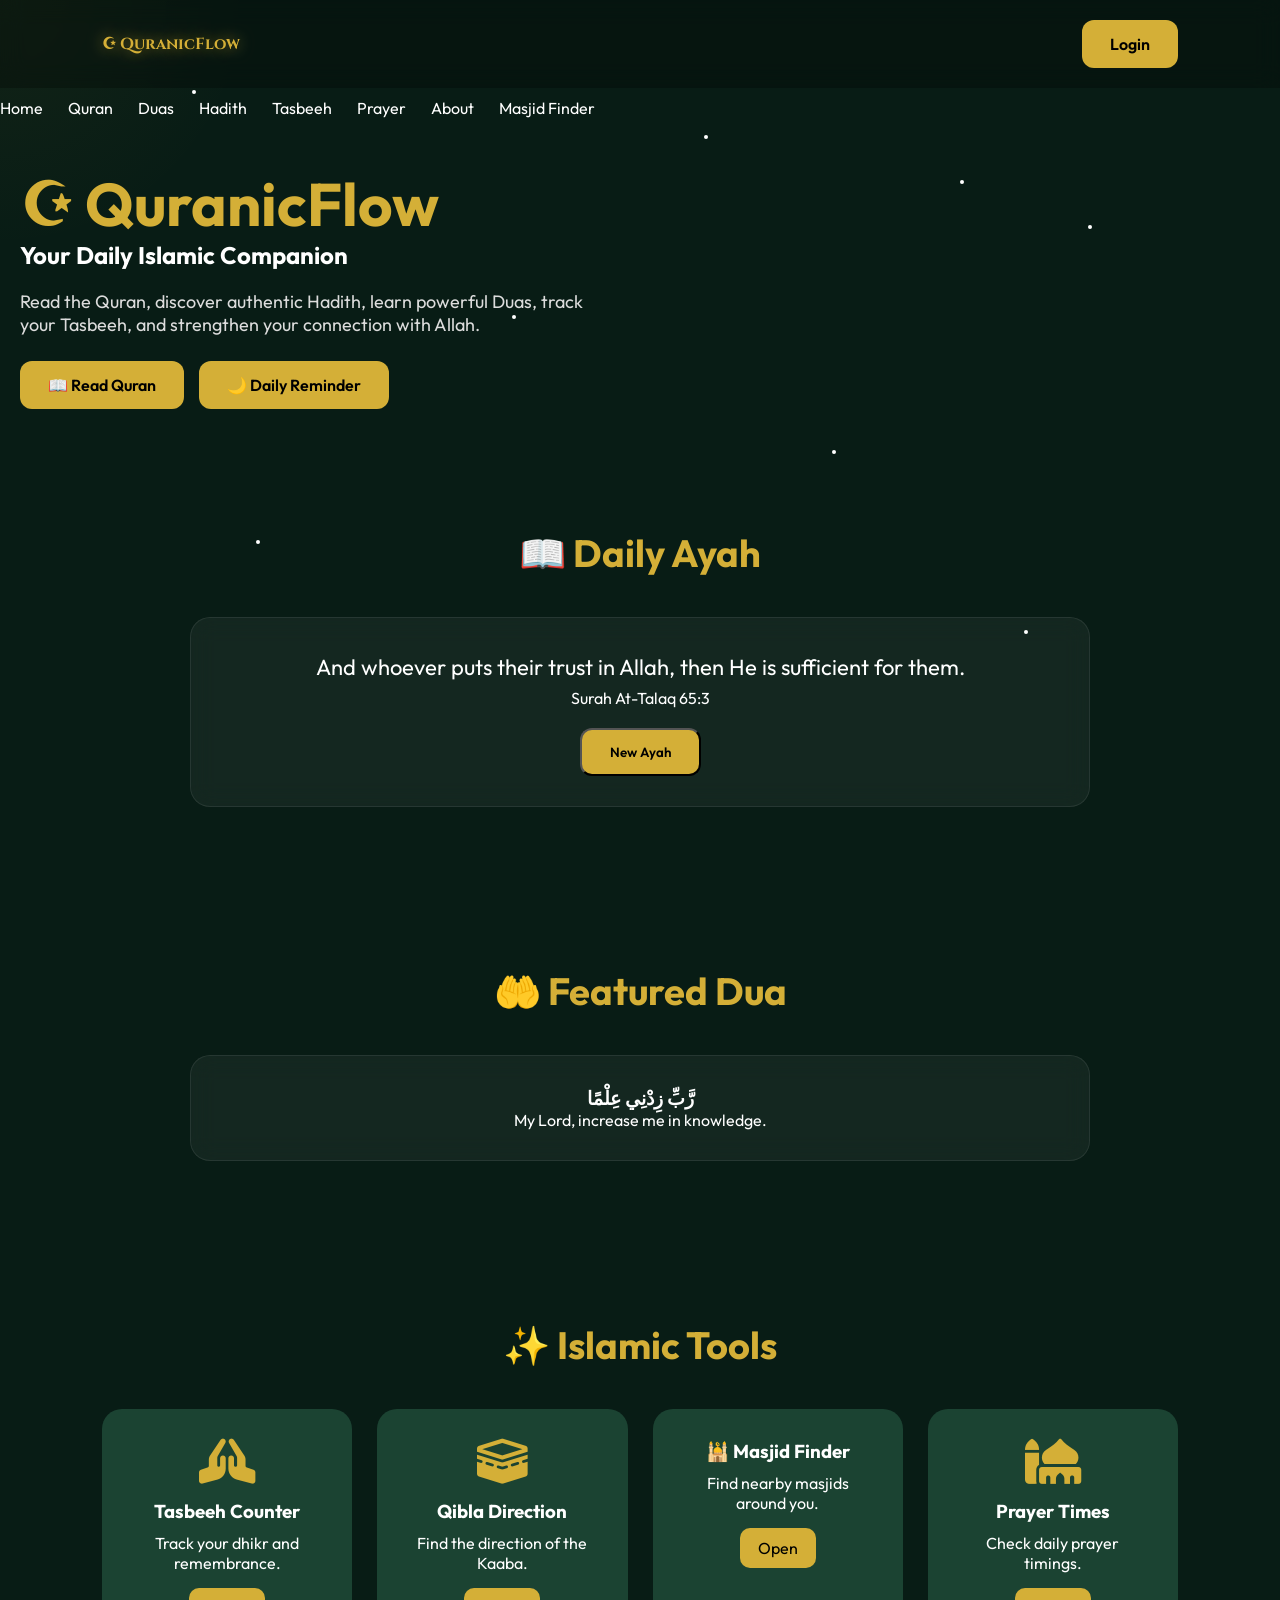
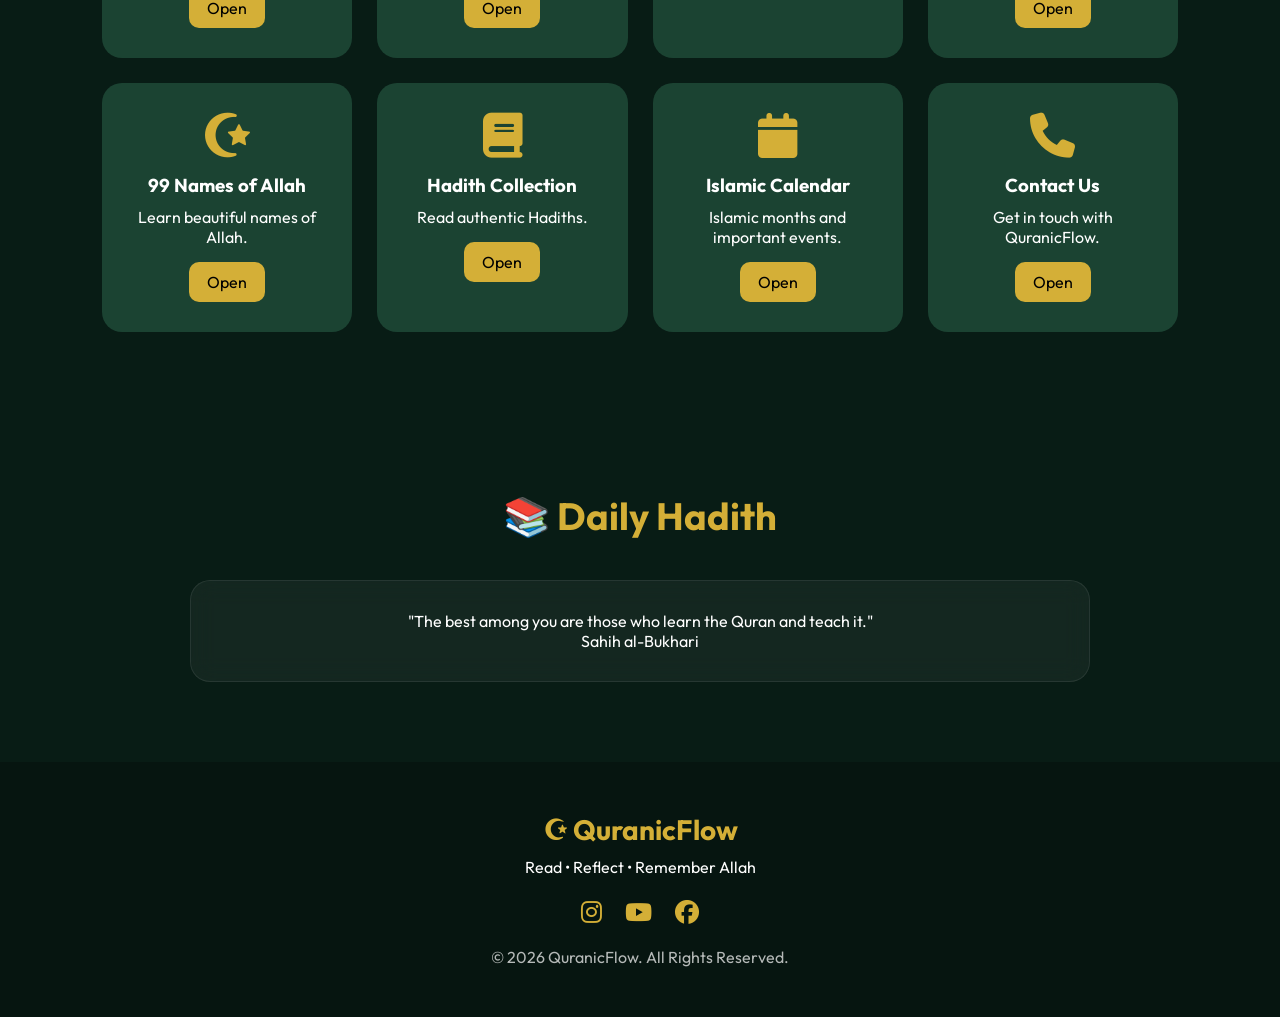
==== index.html @ dc80b3fc "Update index.html" ====
<!DOCTYPE html>
<html lang="en">
<head>
<link rel="manifest" href="manifest.json">
<meta name="theme-color" content="#D4AF37">
<meta charset="UTF-8">
<meta name="viewport" content="width=device-width, initial-scale=1.0">
<title>QuranicFlow | Read • Reflect • Remember Allah</title>

<link rel="stylesheet" href="style.css">

<link href="https://fonts.googleapis.com/css2?family=Poppins:wght@300;400;500;600;700&display=swap" rel="stylesheet">
<link href="https://fonts.googleapis.com/css2?family=Cinzel:wght@600;700&display=swap" rel="stylesheet">

<link href="https://fonts.googleapis.com/css2?family=Outfit:wght@300;400;500;600;700&display=swap" rel="stylesheet">
<link rel="stylesheet"
href="https://cdnjs.cloudflare.com/ajax/libs/font-awesome/6.5.1/css/all.min.css">

</head>
<body>



<div class="stars">
  <span></span>
  <span></span>
  <span></span>
  <span></span>
  <span></span>
  <span></span>
  <span></span>
  <span></span>
</div>

<!-- Navbar -->
<div class="navbar">
    <div class="logo">☪ QuranicFlow</div>

    <div class="nav-buttons">
        <a href="login.html" class="btn">Login</a>
    </div>
</div>

<ul class="nav-links" id="nav-links">
<li><a href="#">Home</a></li>
<li><a href="quran.html">Quran</a></li>
<li><a href="duas.html">Duas</a></li>
<li><a href="hadith.html">Hadith</a></li>
<li><a href="tasbeeh.html">Tasbeeh</a></li>
<li><a href="prayer.html">Prayer</a></li>
<li><a href="about.html">About</a></li>
<li><a href="masjid.html">Masjid Finder</a></li>
</ul>

</nav>
</header>

<!-- Hero -->

<section class="hero">

<div class="hero-content">

<h1>☪ QuranicFlow</h1>

<h2>Your Daily Islamic Companion</h2>

<p>
Read the Quran, discover authentic Hadith,
learn powerful Duas, track your Tasbeeh,
and strengthen your connection with Allah.
</p>

<div class="hero-buttons">

<a href="quran.html" class="btn">
📖 Read Quran
</a>

<a href="reminder.html" class="btn">
🌙 Daily Reminder
</a>

</div>

</section>

<!-- Daily Ayah -->

<section class="section">

<h2 class="section-title">
📖 Daily Ayah
</h2>

<div class="card">

<p class="ayah" id="ayahText"></p>

<span id="ayahRef"></span>

<br><br>

<button onclick="newAyah()" class="btn">
New Ayah
</button>

</div>

</section>

<!-- Featured Dua -->

<section class="section">

<h2 class="section-title">
🤲 Featured Dua
</h2>

<div class="card">

<h3>
رَّبِّ زِدْنِي عِلْمًا
</h3>

<p>
My Lord, increase me in knowledge.
</p>

</div>

</section>

<!-- Islamic Tools -->

<section class="section">

<h2 class="section-title">
✨ Islamic Tools
</h2>

<div class="tools-grid">

<div class="tool-card">
<i class="fas fa-praying-hands"></i>

<h3>Tasbeeh Counter</h3>

<p>
Track your dhikr and remembrance.
</p>

<a href="tasbeeh.html">
Open
</a>

</div>
<div class="tool-card">

<i class="fas fa-kaaba"></i>

<h3>Qibla Direction</h3>

<p>
Find the direction of the Kaaba.
</p>

<a href="qibla.html">
Open
</a>

</div>
<div class="tool-card">

<h3>🕌 Masjid Finder</h3>

<p>
Find nearby masjids around you.
</p>

<a href="masjid.html">
Open
</a>

</div>

<div class="tool-card">

<i class="fas fa-mosque"></i>

<h3>Prayer Times</h3>

<p>
Check daily prayer timings.
</p>

<a href="prayer.html">
Open
</a>

</div>

<div class="tool-card">

<i class="fas fa-star-and-crescent"></i>

<h3>99 Names of Allah</h3>

<p>
Learn beautiful names of Allah.
</p>

<a href="names.html">
Open
</a>

</div>
<div class="tool-card">

<i class="fas fa-book"></i>

<h3>Hadith Collection</h3>

<p>
Read authentic Hadiths.
</p>

<a href="hadith.html">
Open
</a>

</div>
<div class="tool-card">

<i class="fas fa-calendar"></i>

<h3>Islamic Calendar</h3>

<p>
Islamic months and important events.
</p>

<a href="calendar.html">
Open
</a>

</div>

<div class="tool-card">

<i class="fas fa-phone"></i>

<h3>Contact Us</h3>

<p>
Get in touch with QuranicFlow.
</p>

<a href="contact.html">
Open
</a>

</div>
</div>

</section>

<!-- Hadith -->

<section class="section">

<h2 class="section-title">
📚 Daily Hadith
</h2>

<div class="card">

<p>

"The best among you are those who
learn the Quran and teach it."

</p>

<span>
Sahih al-Bukhari
</span>

</div>

</section>

<!-- Footer -->

<footer>

<h3>☪ QuranicFlow</h3>

<p>
Read • Reflect • Remember Allah
</p>

<div class="socials">

<a href="#"><i class="fab fa-instagram"></i></a>

<a href="#"><i class="fab fa-youtube"></i></a>

<a href="#"><i class="fab fa-facebook"></i></a>

</div>

<p class="copyright">
© 2026 QuranicFlow. All Rights Reserved.
</p>

</footer>
<script>
const ayahs = [
{
text:"And whoever puts their trust in Allah, then He is sufficient for them.",
ref:"Surah At-Talaq 65:3"
},
{
text:"Indeed, Allah is with the patient.",
ref:"Surah Al-Baqarah 2:153"
},
{
text:"So remember Me; I will remember you.",
ref:"Surah Al-Baqarah 2:152"
},
{
text:"Indeed, with hardship comes ease.",
ref:"Surah Ash-Sharh 94:6"
},
{
text:"Allah does not burden a soul beyond that it can bear.",
ref:"Surah Al-Baqarah 2:286"
}
];

function newAyah(){
const random = Math.floor(Math.random() * ayahs.length);

document.getElementById("ayahText").innerText =
ayahs[random].text;

document.getElementById("ayahRef").innerText =
ayahs[random].ref;
}

newAyah();
</script>
<button onclick="topFunction()" id="topBtn">
⬆
</button>

<script>

let mybutton =
document.getElementById("topBtn");

window.onscroll = function() {

if(document.body.scrollTop > 300 ||
document.documentElement.scrollTop > 300){

mybutton.style.display = "block";

}else{

mybutton.style.display = "none";

}

};

function topFunction(){

document.body.scrollTop = 0;
document.documentElement.scrollTop = 0;

}

</script>
<script>
if ("serviceWorker" in navigator) {
  navigator.serviceWorker.register("sw.js");
}
<script>
function toggleMenu(){
document.getElementById("nav-links").classList.toggle("active");
}
</script>
</body>
</html>
---- style.css ----
html{
scroll-behavior:smooth;
}
*{
margin:0;
padding:0;
box-sizing:border-box;
font-family:'Outfit',sans-serif;
scroll-behavior:smooth;
}
body{
background:
radial-gradient(circle at top left,
rgba(212,175,55,.05),
transparent 250px),
radial-gradient(circle at bottom right,
rgba(212,175,55,.05),
transparent 250px),
#081C15;

color:#fff;
overflow-x:hidden;
}

/* Navbar */

.navbar{
display:flex;
justify-content:space-between;
align-items:center;
padding:20px 8%;
background:rgba(0,0,0,0.25);
backdrop-filter:blur(12px);
position:sticky;
top:0;
z-index:1000;
}

.logo{
font-family:'Cinzel',serif;
font-weight:700;
color:#D4AF37;
text-shadow:0 0 15px rgba(212,175,55,.7);
}

.nav-links{
display:flex;
list-style:none;
gap:25px;
}

.nav-links a{
text-decoration:none;
color:white;
transition:.3s;
}

.nav-links a:hover{
color:#D4AF37;
}

.nav-btn{
background:#D4AF37;
color:black;
padding:12px 20px;
border-radius:10px;
text-decoration:none;
font-weight:600;
}

/* Hero */

.hero{
min-height:auto;
display:flex;
justify-content:space-between;
align-items:center;
padding:40px 20px;
gap:40px;
}

.hero-content{
flex:1;
}

.hero-content h1{
font-size:60px;
line-height:1.2;
color:#D4AF37;
}

.hero-content p{
margin:20px 0;
font-size:18px;
color:#dcdcdc;
max-width:600px;
}

.hero-buttons{
display:flex;
gap:15px;
margin-top:25px;
}

.btn,
.btn-outline{
padding:14px 28px;
border-radius:12px;
text-decoration:none;
font-weight:600;
}

.btn{
background:#D4AF37;
color:black;
}

.btn-outline{
border:2px solid #D4AF37;
color:#D4AF37;
}

/* Floating Quran */

.hero-image{
flex:1;
display:flex;
justify-content:center;
align-items:center;
}

.floating-quran{
font-size:140px;
animation:float 4s ease-in-out infinite;
filter:drop-shadow(0 0 20px rgba(212,175,55,.5));
}

@keyframes float{
0%,100%{
transform:translateY(0);
}
50%{
transform:translateY(-20px);
}
}

/* Sections */

.section{
padding:80px 8%;
}

.section-title{
text-align:center;
font-size:38px;
color:#D4AF37;
margin-bottom:40px;
}

/* Cards */

.card{
background:rgba(255,255,255,0.05);
backdrop-filter:blur(12px);
padding:30px;
border-radius:20px;
max-width:900px;
margin:auto;
text-align:center;
border:1px solid rgba(255,255,255,0.08);

transition:0.4s;
}

.card:hover{
transform:translateY(-10px);
box-shadow:0 15px 40px rgba(212,175,55,0.2);
}

.ayah{
font-size:22px;
line-height:1.8;
}

/* Tools */

.tools-grid{
display:grid;
grid-template-columns:repeat(auto-fit,minmax(250px,1fr));
gap:25px;
}

.tool-card{
background:#1B4332;
padding:30px;
border-radius:20px;
text-align:center;
transition:.4s;
transform-style:preserve-3d;
}

.tool-card:hover{
transform:rotateX(8deg) rotateY(8deg);
box-shadow:0 20px 40px rgba(212,175,55,.2);
}

.tool-card i{
font-size:45px;
color:#D4AF37;
margin-bottom:15px;
}

.tool-card h3{
margin-bottom:10px;
}

.tool-card p{
margin-bottom:15px;
}

.tool-card a{
text-decoration:none;
color:black;
background:#D4AF37;
padding:10px 18px;
border-radius:10px;
display:inline-block;
}

/* Footer */

footer{
text-align:center;
padding:50px 20px;
background:#061510;
}

footer h3{
color:#D4AF37;
font-size:28px;
margin-bottom:10px;
}

.socials{
margin:20px 0;
}

.socials a{
color:#D4AF37;
font-size:24px;
margin:0 10px;
}

.copyright{
opacity:.7;
}

/* Responsive */

@media(max-width:900px){

.hero{
flex-direction:column;
text-align:center;
}

.hero-content h1{
font-size:42px;
}

.nav-links{
display:none;
}

.hero-buttons{
justify-content:center;
}

.floating-quran{
font-size:100px;
}
}
/* Moon */

.moon{
position:fixed;
top:80px;
right:80px;
width:120px;
height:120px;
background:#D4AF37;
border-radius:50%;
box-shadow:0 0 50px rgba(212,175,55,.8);
z-index:1;
animation:floatMoon 6s ease-in-out infinite;
}

.moon::before{
content:"";
position:absolute;
width:100px;
height:100px;
background:#081C15;
border-radius:50%;
top:0;
left:30px;
}

@keyframes floatMoon{
0%,100%{
transform:translateY(0);
}
50%{
transform:translateY(-15px);
}
}

/* Stars */

.stars span{
position:fixed;
width:4px;
height:4px;
background:white;
border-radius:50%;
animation:twinkle 2s infinite;
z-index:1;
}

.stars span:nth-child(1){top:10%;left:15%;}
.stars span:nth-child(2){top:20%;left:75%;}
.stars span:nth-child(3){top:35%;left:40%;}
.stars span:nth-child(4){top:15%;left:55%;}
.stars span:nth-child(5){top:60%;left:20%;}
.stars span:nth-child(6){top:70%;left:80%;}
.stars span:nth-child(7){top:50%;left:65%;}
.stars span:nth-child(8){top:25%;left:85%;}

@keyframes twinkle{
0%,100%{
opacity:.2;
transform:scale(1);
}
50%{
opacity:1;
transform:scale(2);
}
}
.search-box{
width:80%;
max-width:500px;
display:block;
margin:20px auto;
padding:15px;
border:none;
border-radius:12px;
font-size:16px;
background:#1B4332;
color:white;
outline:none;
border:2px solid #D4AF37;
}
#topBtn{
display:none;
position:fixed;
bottom:20px;
right:20px;
z-index:99;
border:none;
outline:none;
background:#D4AF37;
color:black;
cursor:pointer;
padding:15px 18px;
border-radius:50%;
font-size:20px;
font-weight:bold;
box-shadow:0 0 15px rgba(212,175,55,.5);
}

#topBtn:hover{
transform:scale(1.1);
}
.menu-toggle{
display:none;
font-size:30px;
color:#D4AF37;
cursor:pointer;
}

@media(max-width:768px){

.menu-toggle{
display:block;
}

#nav-links{
display:none;
}

#nav-links.active{
display:flex;
flex-direction:column;
}

}
#nav-links{
list-style:none;
padding:0;
margin:0;
}

#nav-links li{
margin:10px 0;
}
.stat-card,
.feature-card,
.quote-card,
.hadith-card{

background:rgba(255,255,255,0.05);

backdrop-filter:blur(12px);

border:1px solid rgba(212,175,55,0.25);

box-shadow:
0 8px 32px rgba(0,0,0,.2);

}
.nav-buttons{
    display:flex;
    align-items:center;
    gap:12px;
}
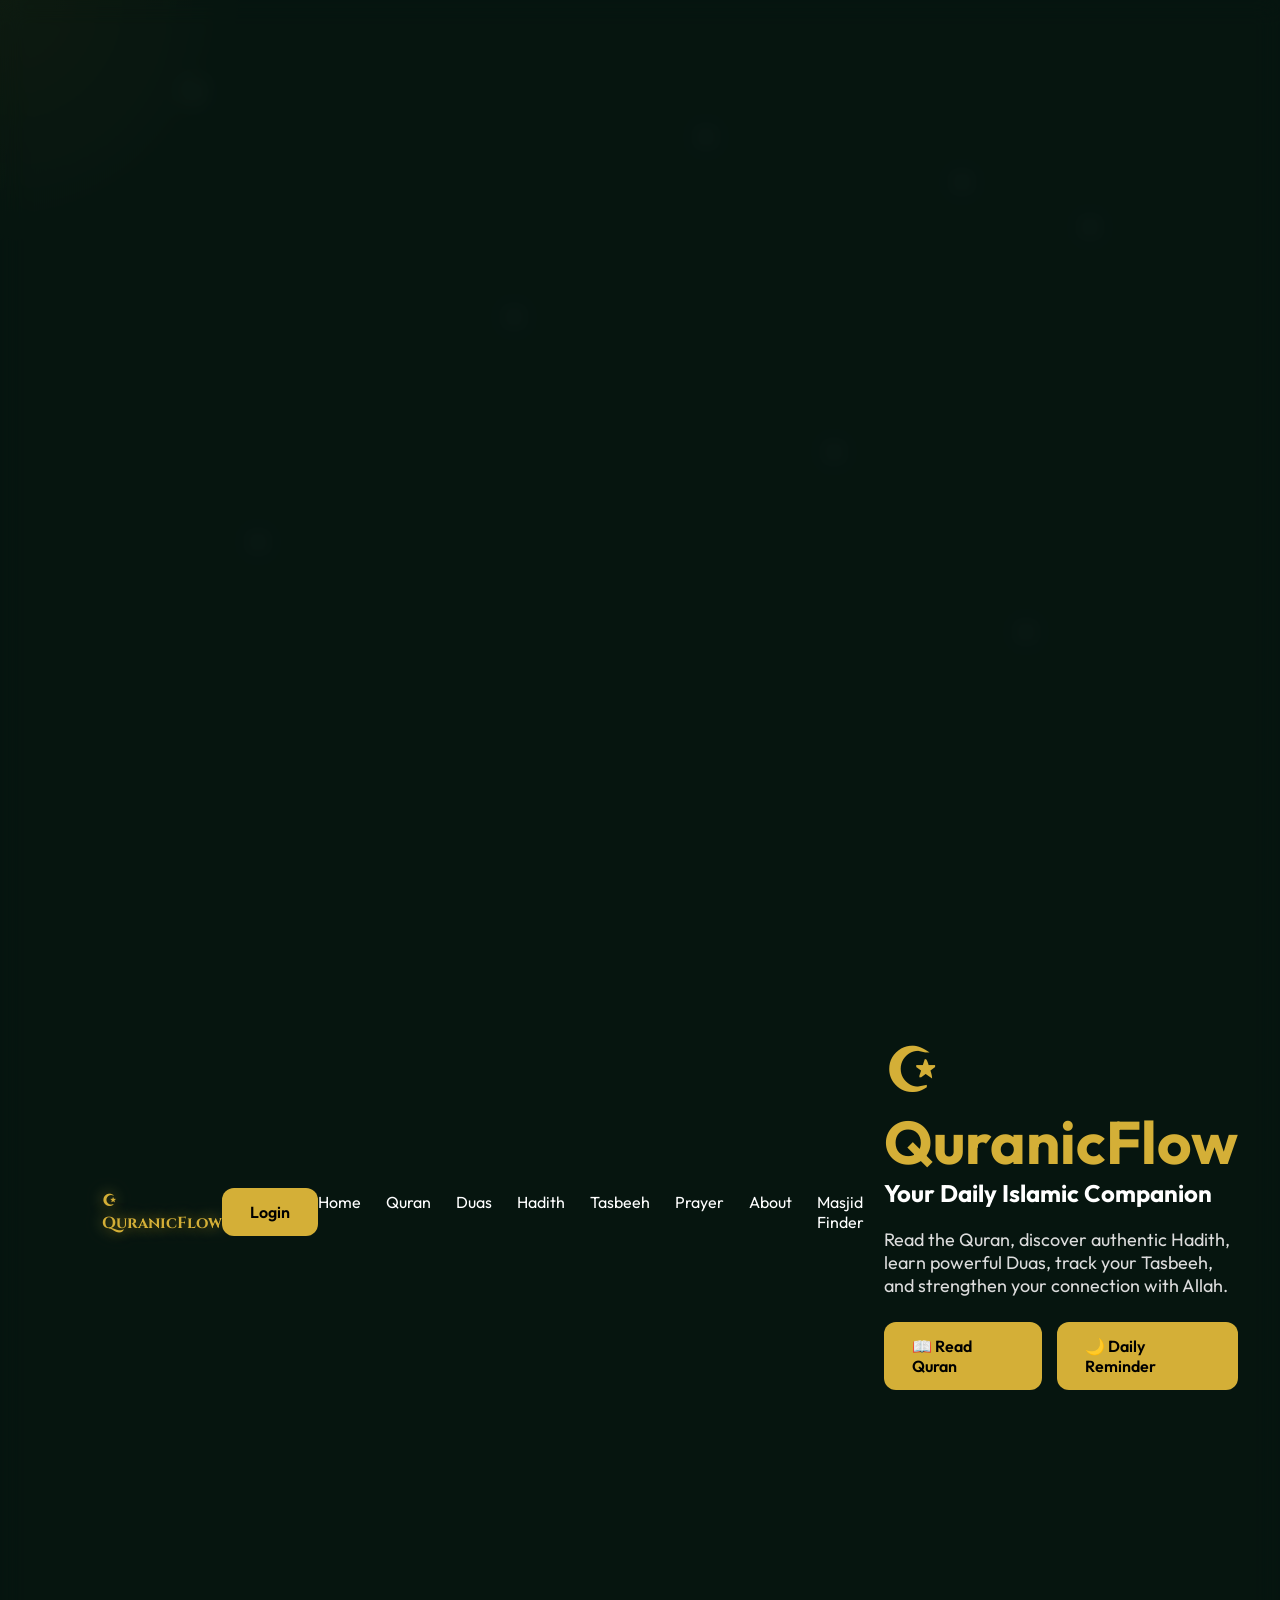
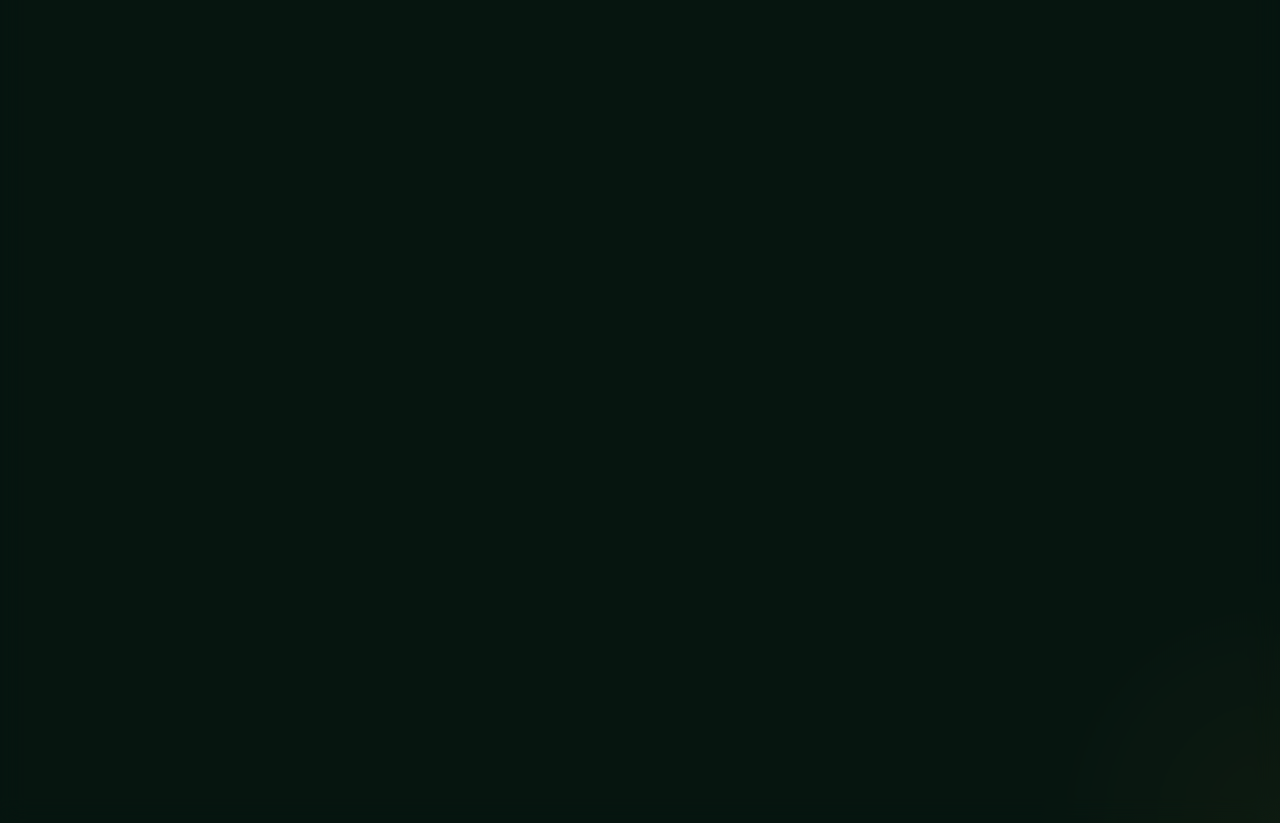
==== commit 8a55cd46: "Update index.html" ====
--- a/index.html
+++ b/index.html
@@ -36,9 +36,8 @@
 <div class="navbar">
     <div class="logo">☪ QuranicFlow</div>
 
-    <div class="nav-buttons">
-        <a href="login.html" class="btn">Login</a>
-    </div>
+       <div class="nav-buttons">
+    <a href="login.html" class="btn">Login</a>
 </div>
 
 <ul class="nav-links" id="nav-links">
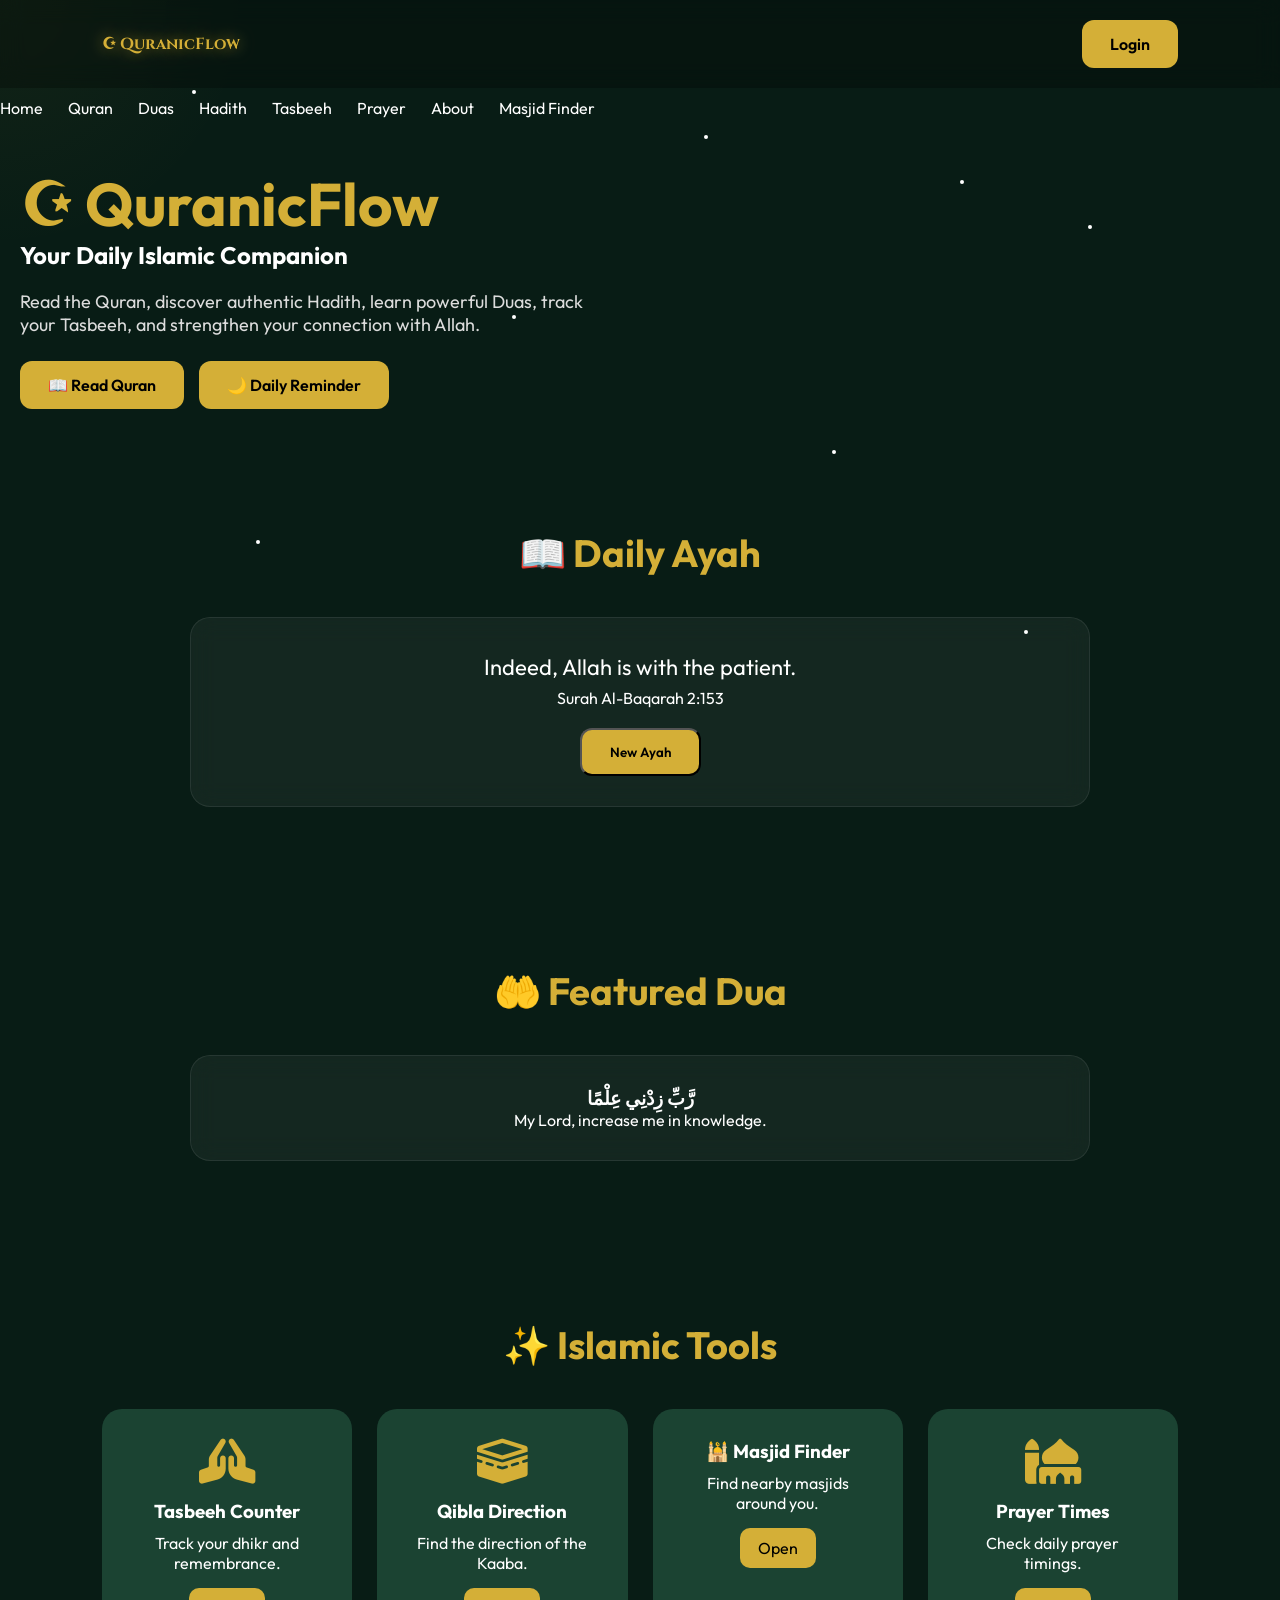
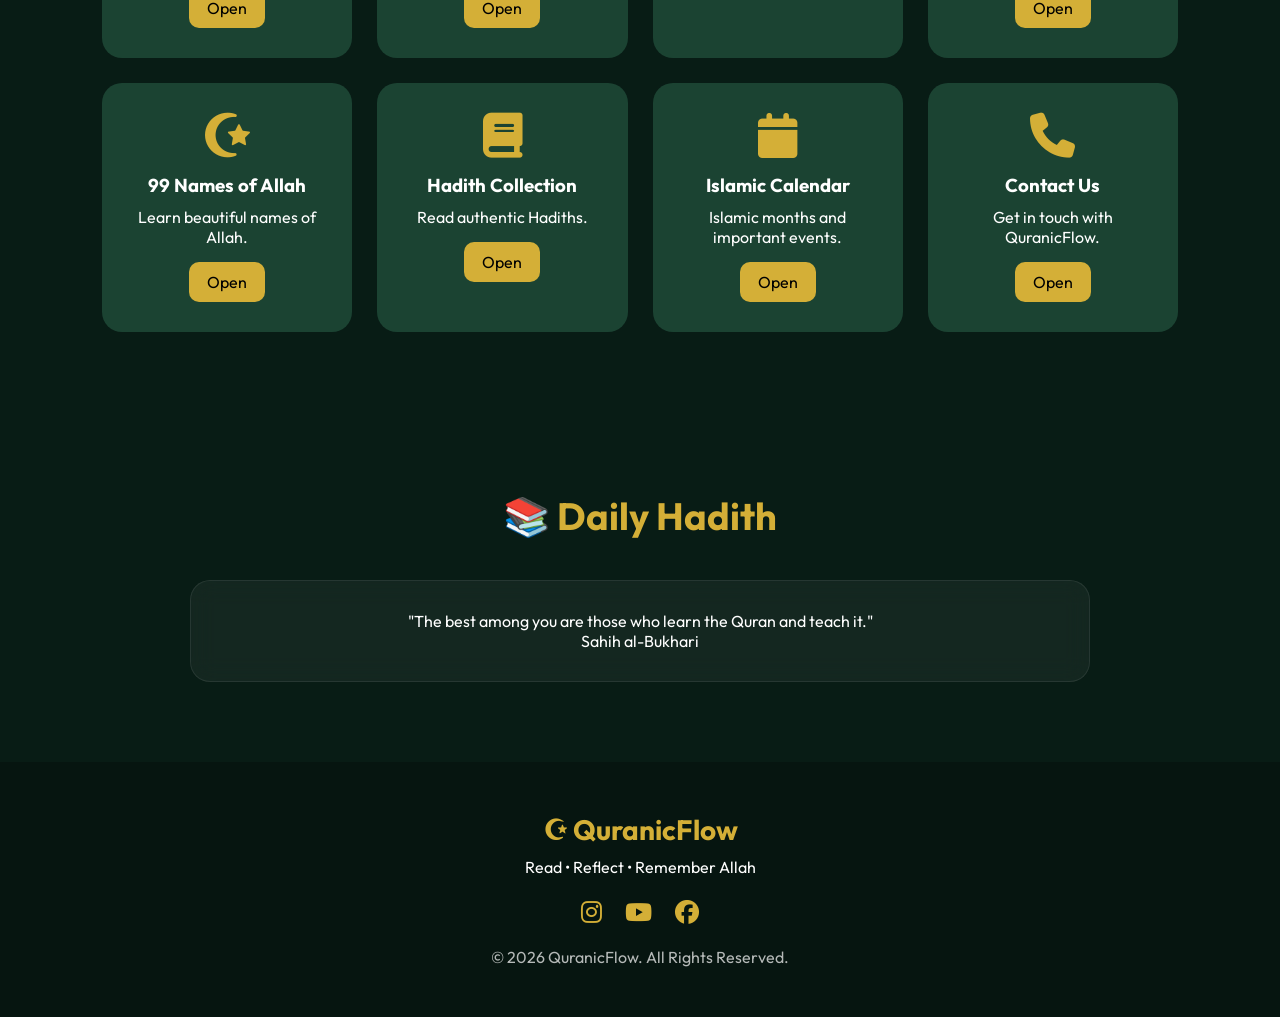
==== commit 9482d61a: "Update index.html" ====
--- a/index.html
+++ b/index.html
@@ -39,7 +39,7 @@
        <div class="nav-buttons">
     <a href="login.html" class="btn">Login</a>
 </div>
-
+</div>
 <ul class="nav-links" id="nav-links">
 <li><a href="#">Home</a></li>
 <li><a href="quran.html">Quran</a></li>
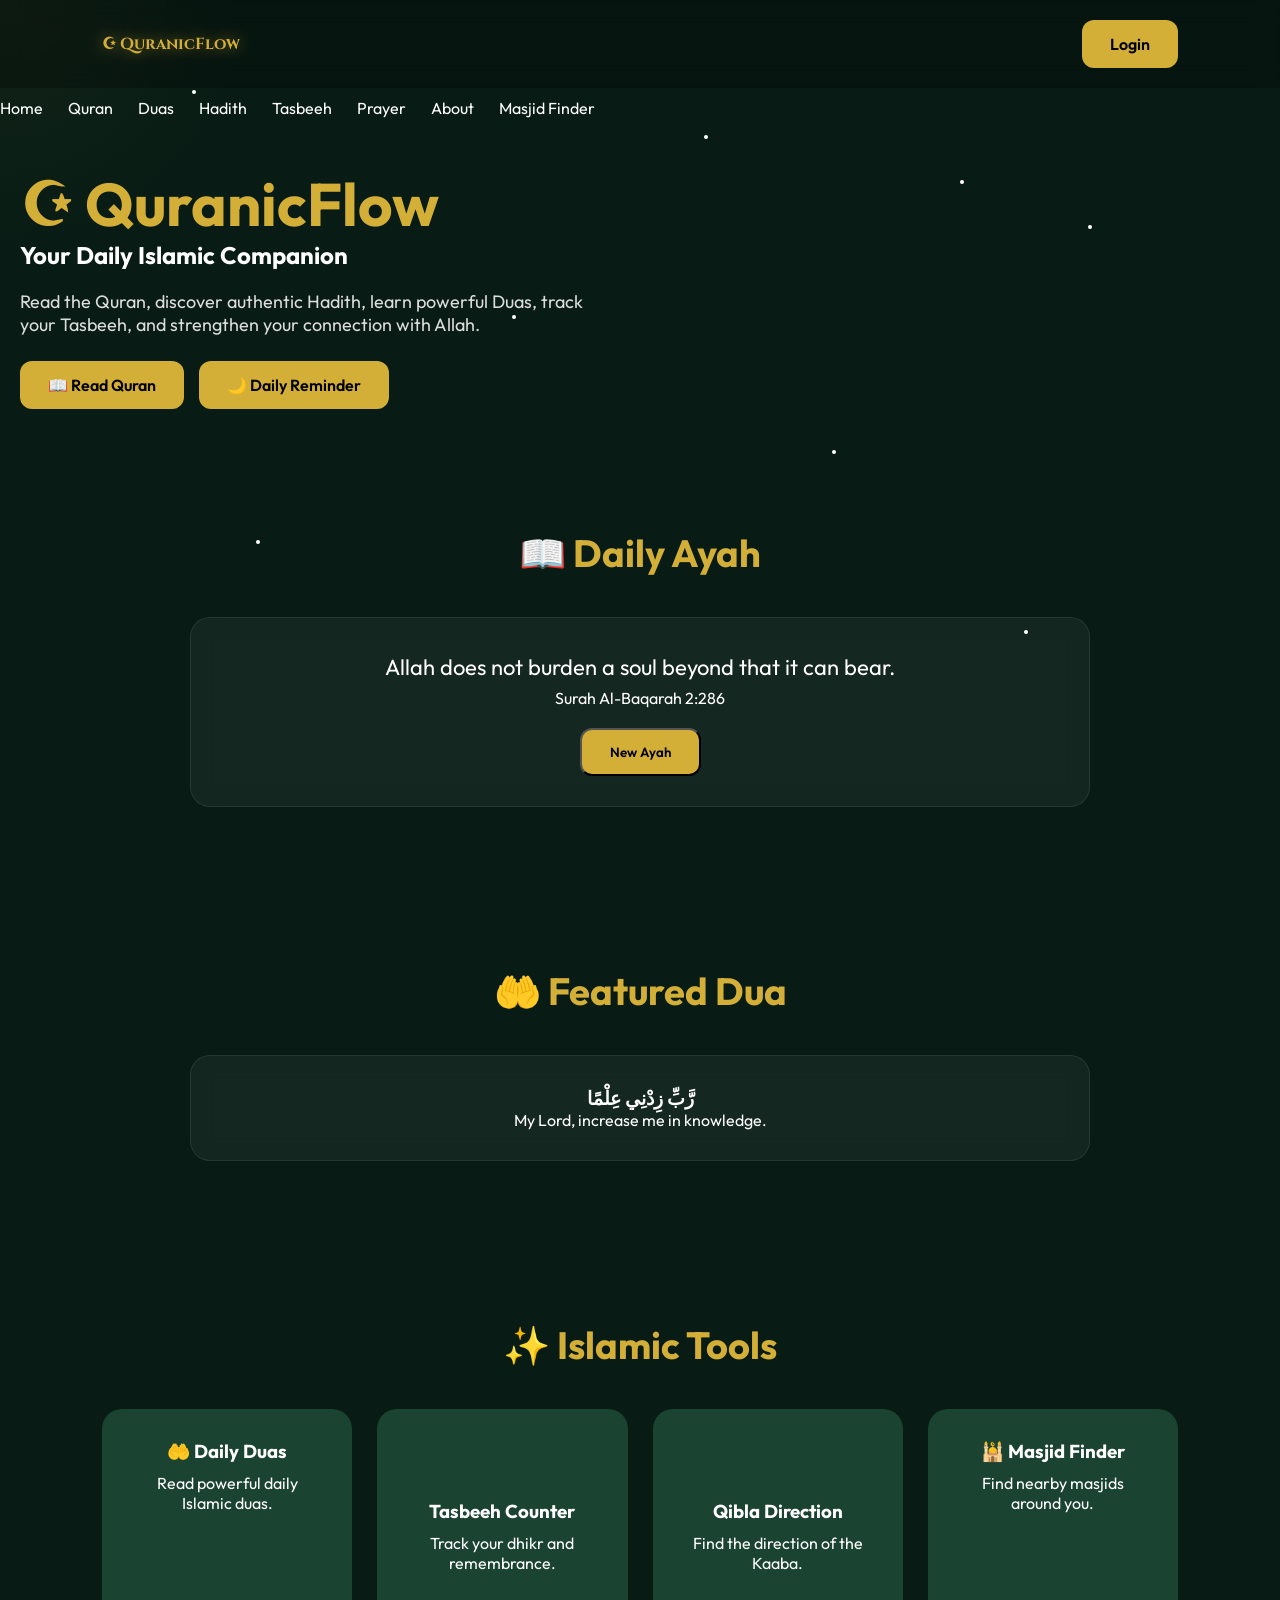
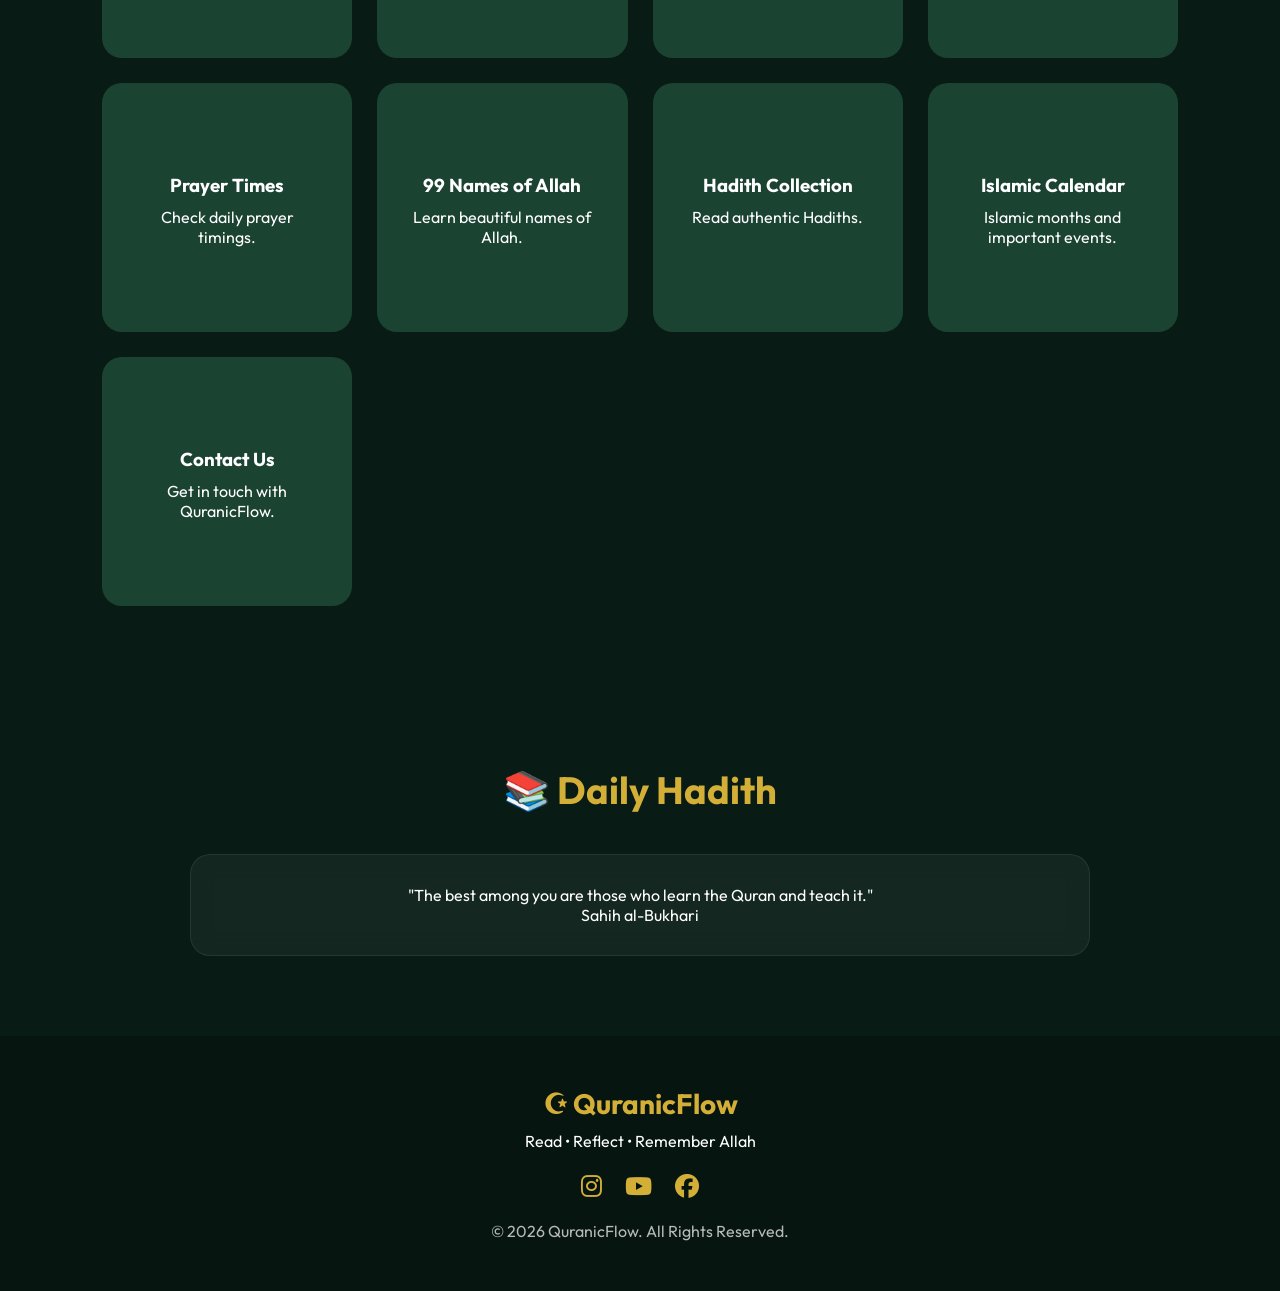
==== commit d64d1ecb: "Update index.html" ====
--- a/index.html
+++ b/index.html
@@ -139,6 +139,12 @@
 </h2>
 
 <div class="tools-grid">
+
+<div class="tool-card">
+    <h3>🤲 Daily Duas</h3>
+    <p>Read powerful daily Islamic duas.</p>
+    <a href="duas.html" class="btn">Open</a>
+</div>
 
 <div class="tool-card">
 <i class="fas fa-praying-hands"></i>
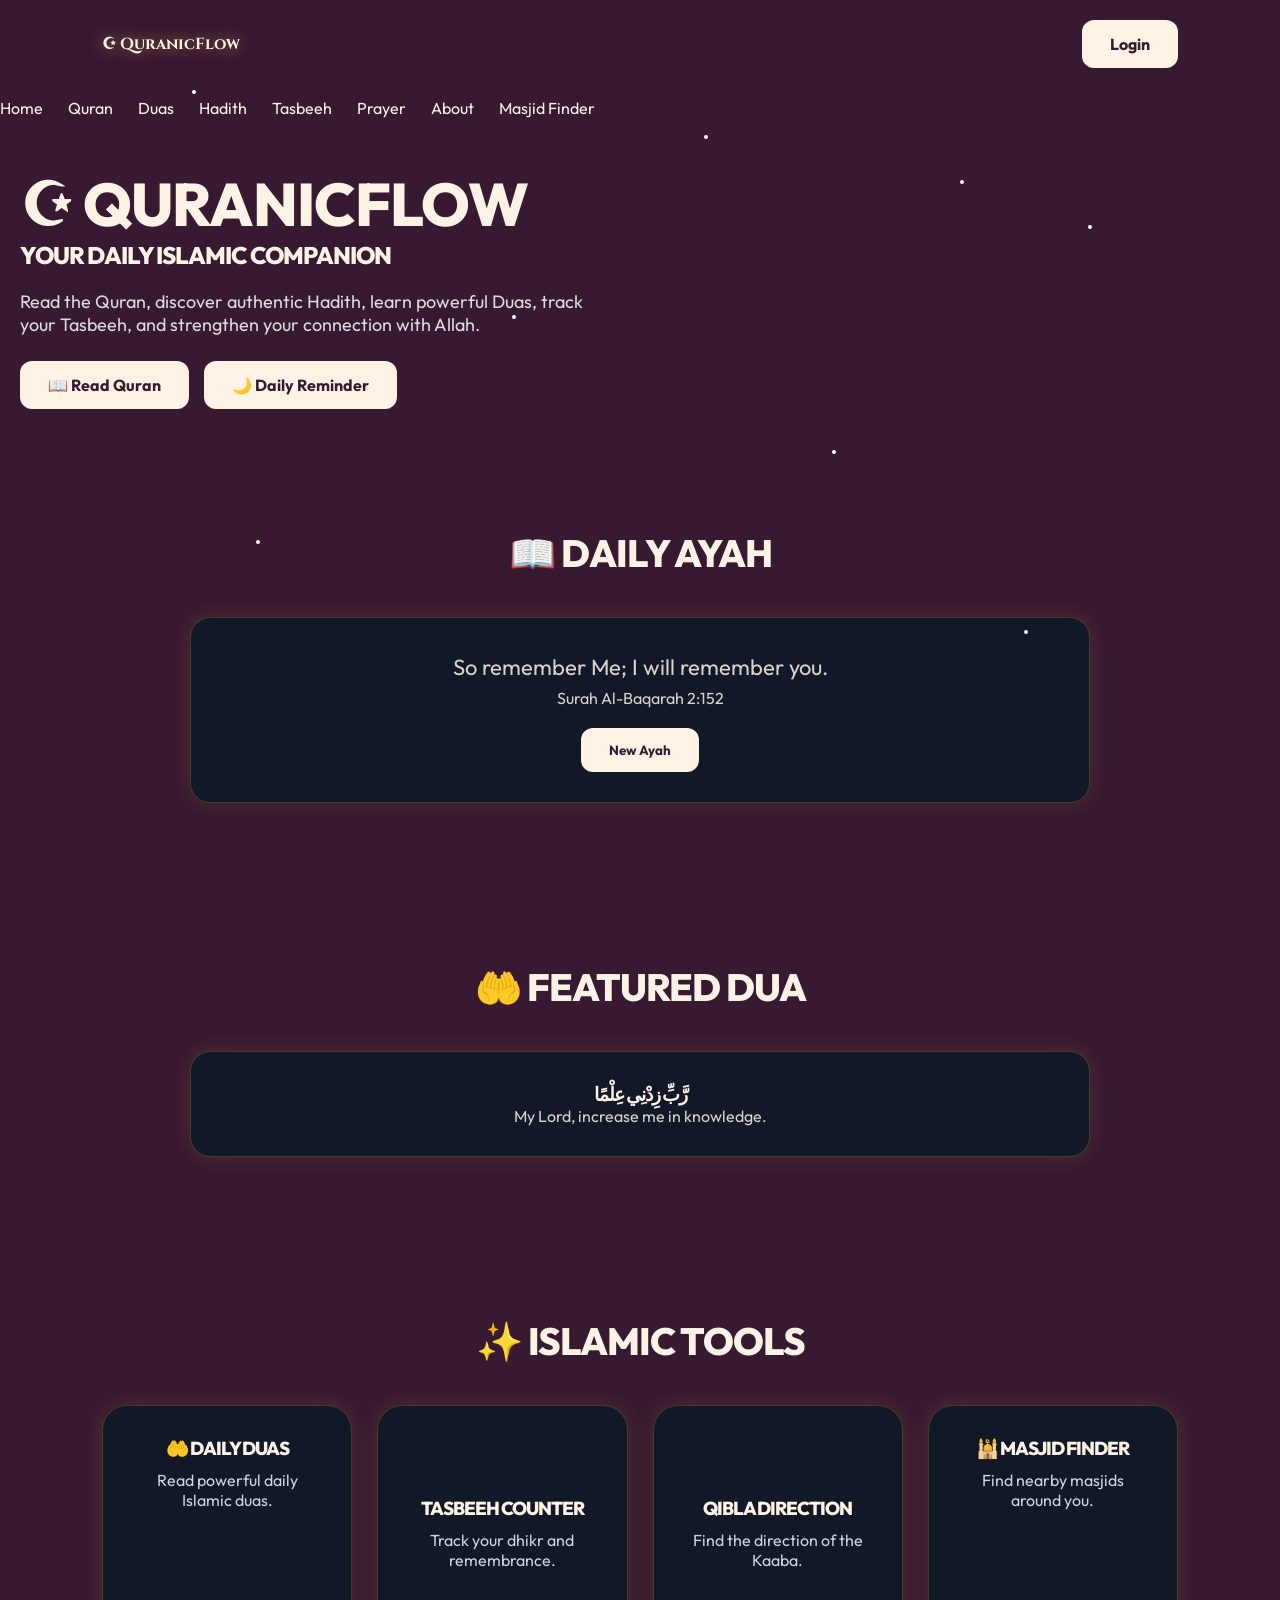
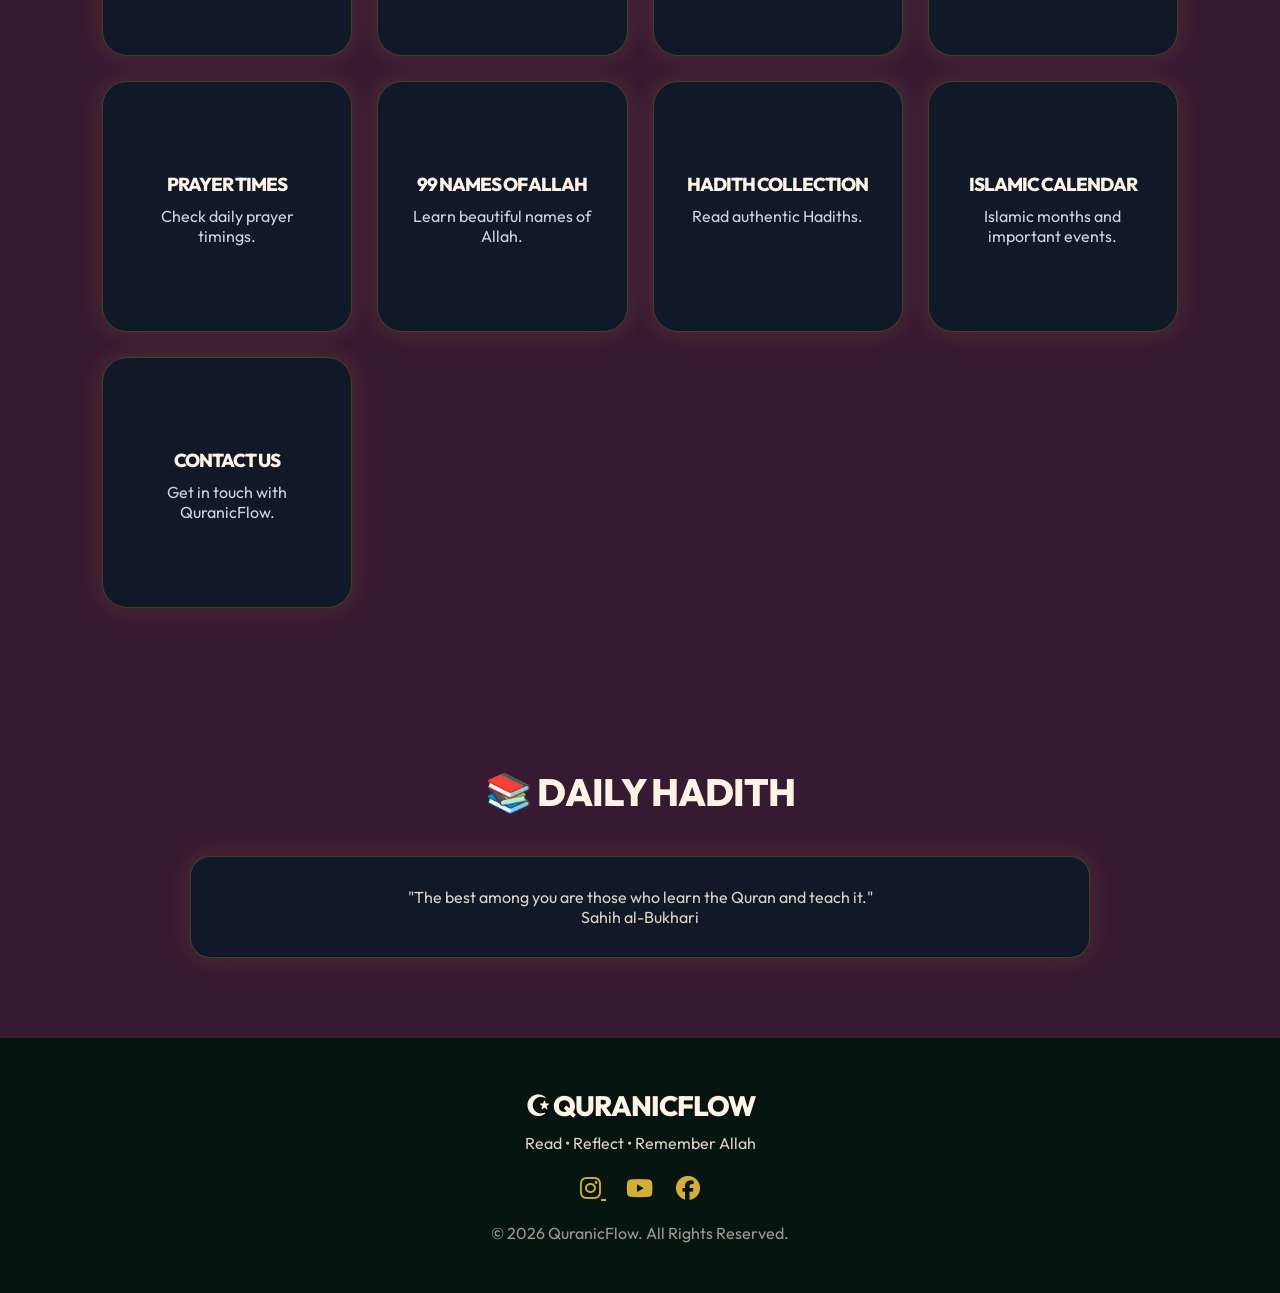
==== commit 488a5d3e: "Update index.html" ====
--- a/index.html
+++ b/index.html
@@ -307,7 +307,8 @@
 
 <div class="socials">
 
-<a href="#"><i class="fab fa-instagram"></i></a>
+<a href="https://www.instagram.com/quranic._.flow" target="_blank">
+    <i class="fab fa-instagram"></i>
 
 <a href="#"><i class="fab fa-youtube"></i></a>
 
--- a/style.css
+++ b/style.css
@@ -191,17 +191,19 @@
 }
 
 .tool-card{
-background:#1B4332;
-padding:30px;
-border-radius:20px;
-text-align:center;
-transition:.4s;
-transform-style:preserve-3d;
+    background: linear-gradient(135deg,#111827,#0B1220);
+    padding:30px;
+    border-radius:20px;
+    text-align:center;
+    transition:.4s;
+    transform-style:preserve-3d;
+    border:1px solid rgba(212,175,55,0.25);
+    box-shadow:0 0 25px rgba(212,175,55,0.12);
 }
 
 .tool-card:hover{
-transform:rotateX(8deg) rotateY(8deg);
-box-shadow:0 20px 40px rgba(212,175,55,.2);
+    transform:translateY(-8px);
+    box-shadow:0 15px 40px rgba(212,175,55,0.25);
 }
 
 .tool-card i{
@@ -432,4 +434,270 @@
     display:flex;
     align-items:center;
     gap:12px;
+}
+body{
+  background: linear-gradient(135deg,#0B1220,#111827);
+  color: white;
+}
+
+.card{
+  background: rgba(255,255,255,0.05);
+  backdrop-filter: blur(10px);
+  border: 1px solid rgba(212,175,55,0.2);
+  border-radius: 20px;
+}
+
+.btn{
+  background: linear-gradient(45deg,#D4AF37,#F5E6A8);
+  color: #0B1220;
+  font-weight: bold;
+  border-radius: 12px;
+}
+
+.btn:hover{
+  transform: translateY(-3px);
+  box-shadow: 0 0 20px rgba(212,175,55,0.4);
+}
+body{
+  background: linear-gradient(135deg,#020617,#0B1220);
+}
+
+.tool-card,
+.card{
+  background: rgba(17,24,39,0.95);
+  border: 1px solid rgba(212,175,55,0.25);
+  border-radius: 25px;
+  box-shadow: 0 0 25px rgba(212,175,55,0.12);
+}
+
+.btn,
+.open-btn{
+  background: linear-gradient(45deg,#D4AF37,#F5E6A8);
+  color:#111827;
+  font-weight:700;
+  border:none;
+}
+
+.logo{
+  color:#D4AF37;
+}
+
+.particle,
+.dot,
+.sparkle{
+  display:none;
+}
+.tool-card,
+.feature-card,
+.service-card,
+div[class*="card"]{
+    background: #111827 !important;
+    border: 1px solid rgba(212,175,55,0.25) !important;
+    box-shadow: 0 0 25px rgba(212,175,55,0.15) !important;
+}
+
+.particle,
+.dot,
+.sparkle{
+    display:none !important;
+}
+.tool-card h3{
+    color:white;
+}
+
+.tool-card p{
+    color:#CBD5E1;
+}
+
+.tool-card a{
+    background:linear-gradient(45deg,#D4AF37,#F5E6A8);
+    color:#111827;
+    font-weight:bold;
+    border-radius:12px;
+}
+.tool-card{
+  background:
+    linear-gradient(rgba(11,18,32,0.85),
+                    rgba(11,18,32,0.85)),
+    url('mosque-bg.jpg');
+  background-size: cover;
+  background-position: center;
+}
+/* Website Background */
+body {
+    background: #E4FD97;
+    color: #1a1a1a;
+}
+
+/* All Headings */
+h1, h2, h3, h4, h5, h6 {
+    color: #1a1a1a;
+    font-weight: 900;
+    text-transform: uppercase;
+    letter-spacing: 1px;
+}
+
+/* Cards */
+.card, .feature-card {
+    background: rgba(255,255,255,0.4);
+    backdrop-filter: blur(10px);
+    border: 1px solid rgba(0,0,0,0.1);
+    border-radius: 20px;
+}
+
+/* Navbar */
+.navbar {
+    background: rgba(228, 253, 151, 0.9);
+    backdrop-filter: blur(15px);
+}
+
+/* Buttons */
+.btn, button {
+    background: #1a1a1a;
+    color: #E4FD97;
+    border: none;
+    border-radius: 12px;
+    font-weight: 700;
+}
+
+.btn:hover, button:hover {
+    transform: translateY(-3px);
+}
+body{
+  background:#381932;
+}
+
+h1,h2,h3,h4{
+  color:#FFF3E6;
+  font-weight:800;
+}
+body{
+  background:#E4FD97;
+}
+
+h1,h2,h3,h4{
+  color:#1E2B1B;
+  font-weight:800;
+}
+/* Global Colors */
+
+body {
+    background-color: #FFF3E6;
+    color: #381932;
+}
+
+/* All Headings */
+h1, h2, h3, h4, h5, h6 {
+    color: #381932 !important;
+    font-weight: 800;
+    letter-spacing: -1px;
+}
+
+/* Logo */
+.logo {
+    color: #381932 !important;
+}
+
+/* Navbar Links */
+nav a,
+.nav-links a {
+    color: #381932 !important;
+}
+
+/* Cards */
+.card,
+.feature-card,
+.dua-card,
+.hadith-card {
+    background: #FFFFFF;
+    color: #381932;
+    border: 1px solid rgba(56, 25, 50, 0.1);
+}
+
+/* Buttons */
+.btn,
+button {
+    background: #381932;
+    color: #FFF3E6;
+    border: none;
+}
+
+.btn:hover,
+button:hover {
+    opacity: 0.9;
+}
+/* Plum Premium Theme */
+
+body {
+    background-color: #381932;
+    color: #FFF3E6;
+}
+
+/* All Headings */
+h1, h2, h3, h4, h5, h6 {
+    color: #FFF3E6 !important;
+    font-weight: 800;
+    letter-spacing: -1px;
+}
+
+/* Logo */
+.logo {
+    color: #FFF3E6 !important;
+}
+
+/* Navbar */
+nav a,
+.nav-links a {
+    color: #FFF3E6 !important;
+}
+
+/* Cards */
+.card,
+.feature-card,
+.dua-card,
+.hadith-card {
+    background: rgba(255, 243, 230, 0.08);
+    color: #FFF3E6;
+    border: 1px solid rgba(255, 243, 230, 0.15);
+    backdrop-filter: blur(10px);
+}
+
+/* Buttons */
+.btn,
+button {
+    background: #FFF3E6;
+    color: #381932;
+    border: none;
+    font-weight: 700;
+}
+
+.btn:hover,
+button:hover {
+    transform: translateY(-2px);
+    transition: 0.3s ease;
+}
+
+/* Paragraphs */
+p, span {
+    color: rgba(255, 243, 230, 0.85);
+}
+/* Header/Navbar Fix */
+
+header,
+.navbar,
+nav {
+    background: #381932 !important;
+}
+
+/* Logo */
+.logo,
+.logo a {
+    color: #FFF3E6 !important;
+}
+
+/* Login Button */
+.login-btn,
+.login-button {
+    background: #FFF3E6 !important;
+    color: #381932 !important;
 }
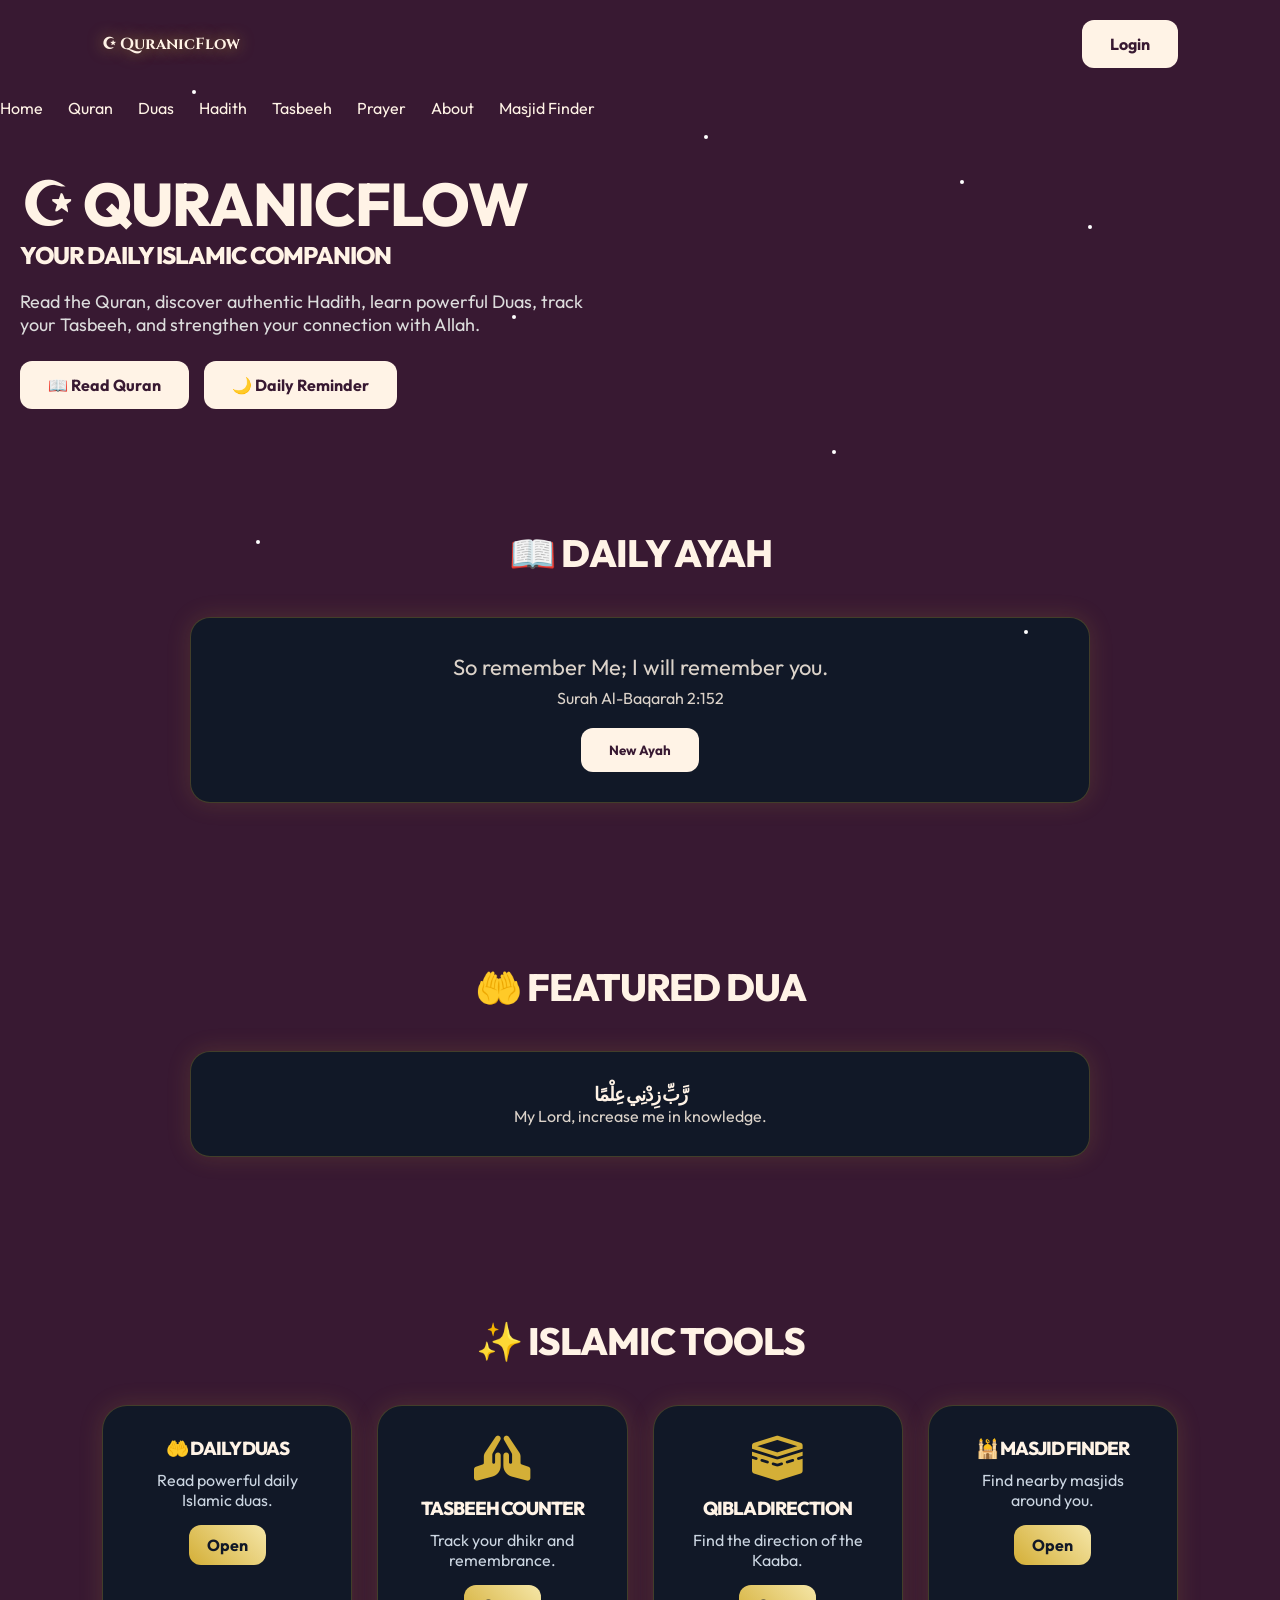
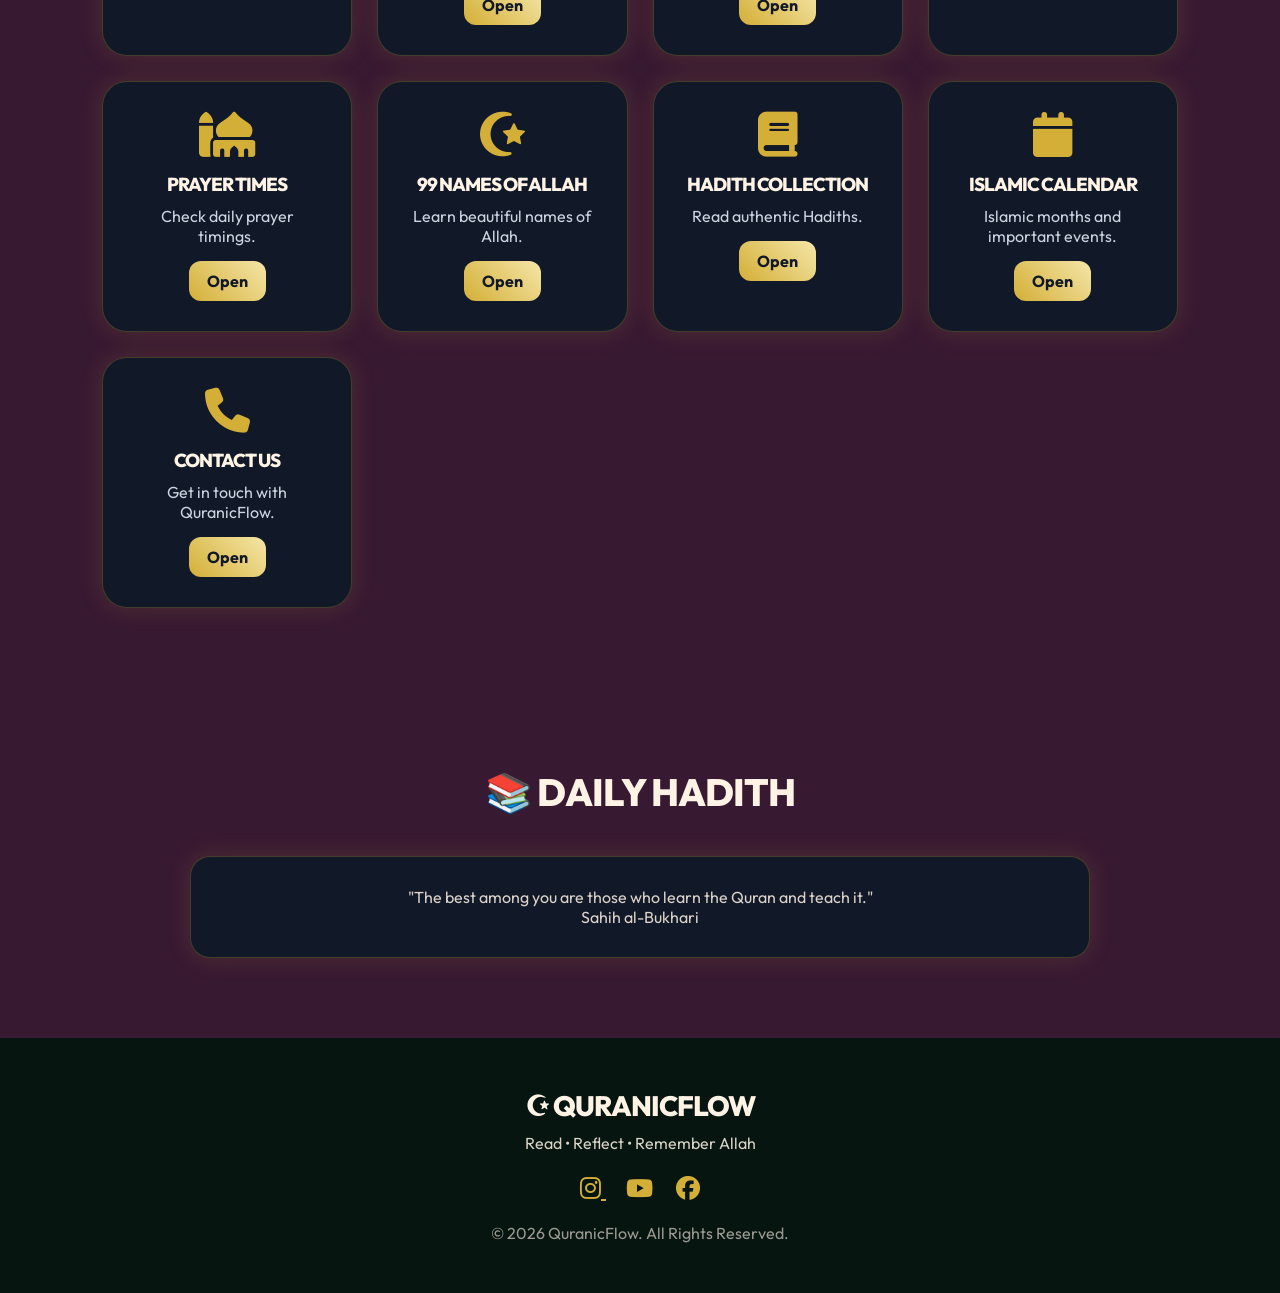
==== commit 99ad7af3: "Update index.html" ====
--- a/index.html
+++ b/index.html
@@ -393,6 +393,7 @@
 if ("serviceWorker" in navigator) {
   navigator.serviceWorker.register("sw.js");
 }
+</script>
 <script>
 function toggleMenu(){
 document.getElementById("nav-links").classList.toggle("active");
--- a/style.css
+++ b/style.css
@@ -700,4 +700,24 @@
 .login-button {
     background: #FFF3E6 !important;
     color: #381932 !important;
+}
+body{
+  background: #381932;
+}
+
+.login-container,
+.login-card{
+  background: rgba(255,243,230,0.08);
+  border: 1px solid rgba(255,243,230,0.15);
+}
+
+input{
+  background: #FFF3E6;
+  color: #381932;
+}
+
+.login-btn,
+button{
+  background: #FFF3E6;
+  color: #381932;
 }
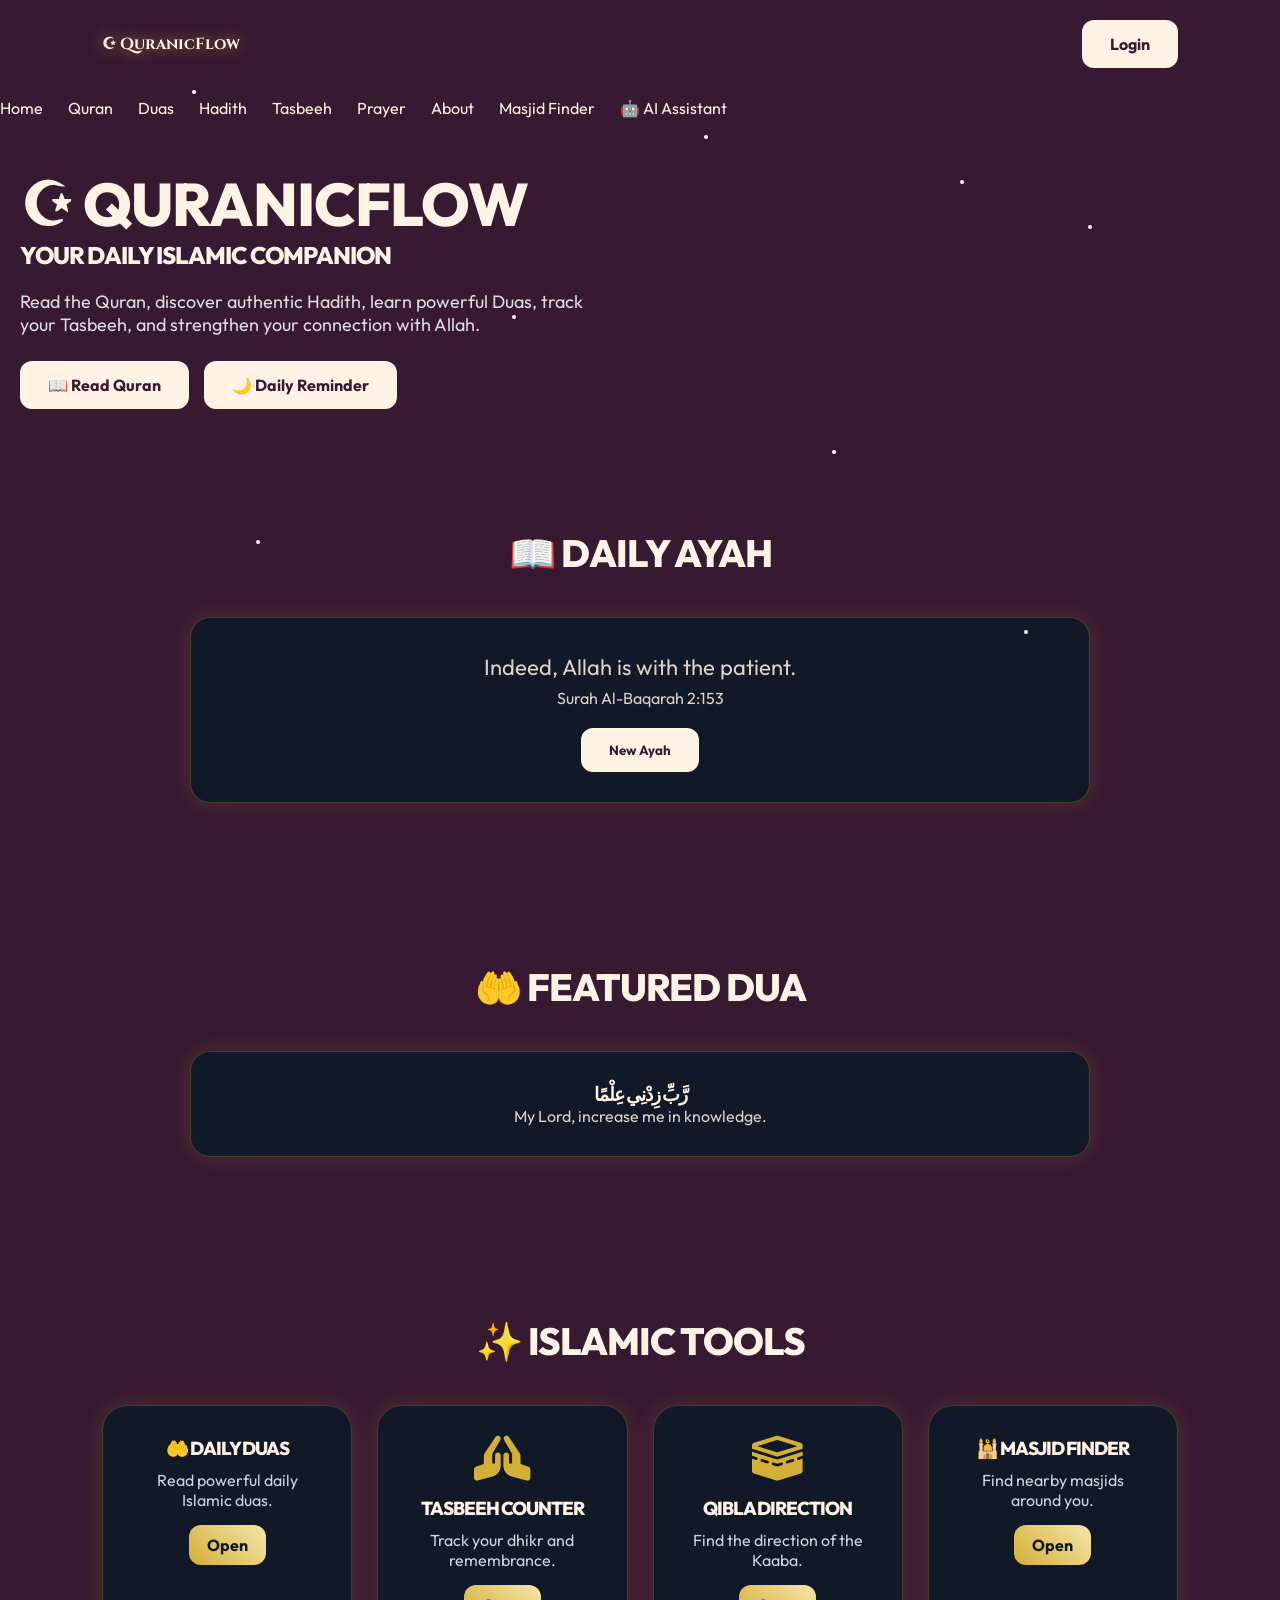
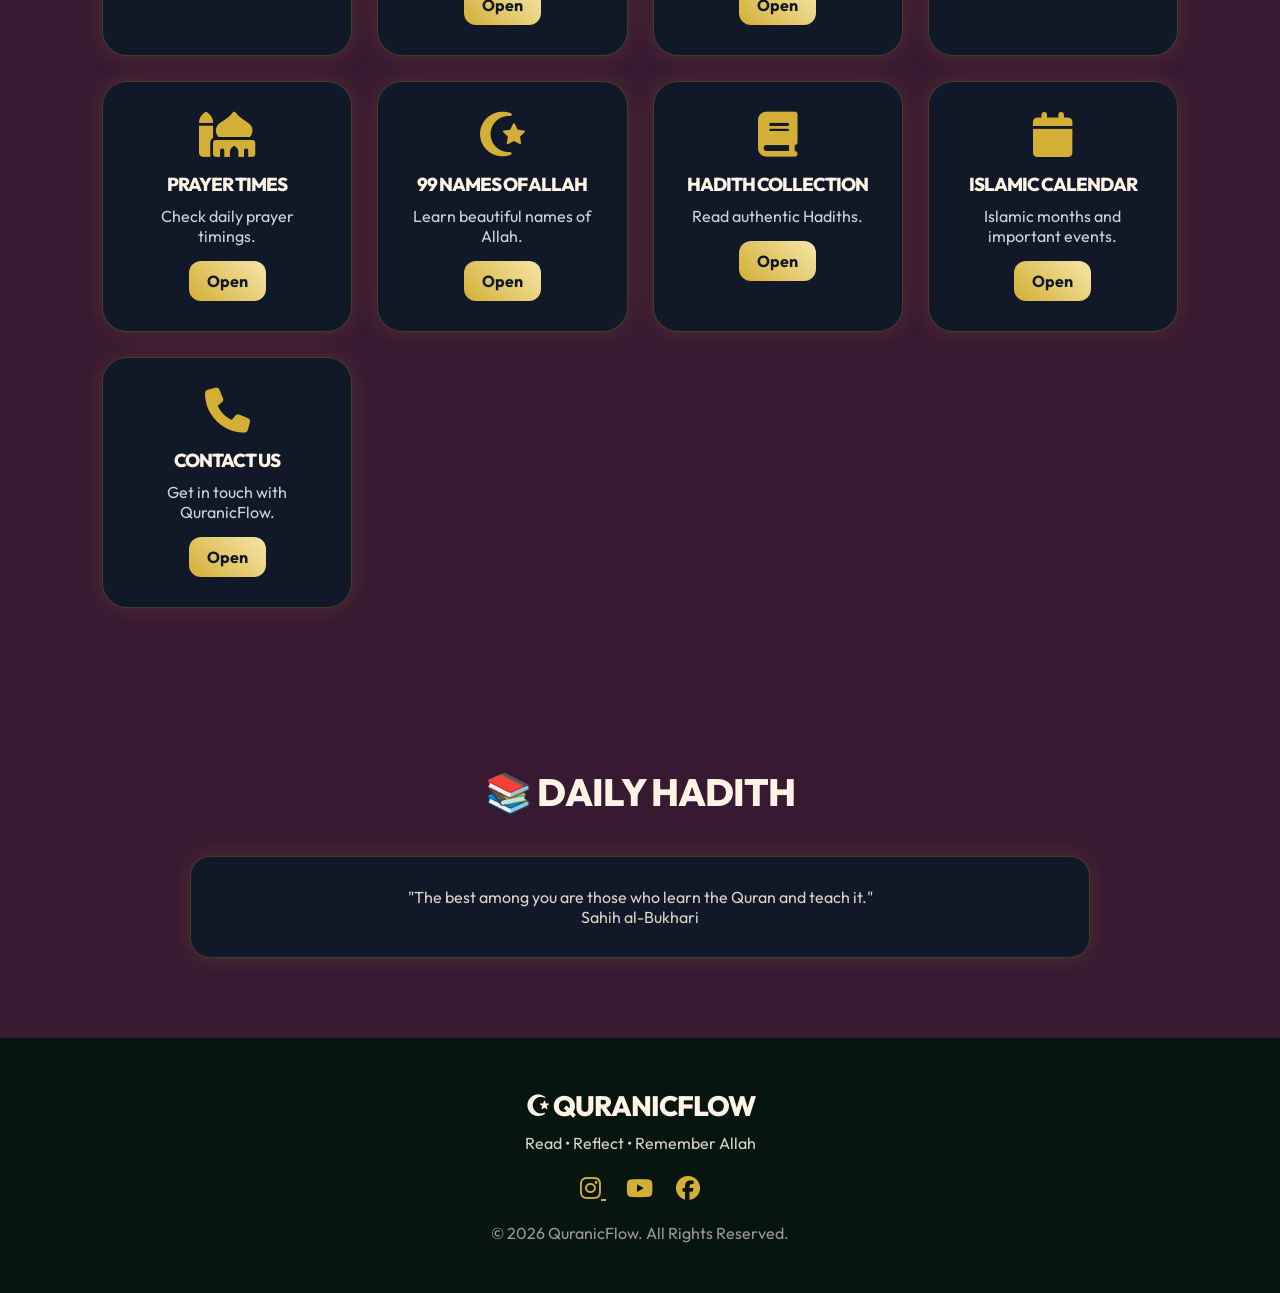
==== commit 51e97f9f: "Update index.html" ====
--- a/index.html
+++ b/index.html
@@ -49,6 +49,7 @@
 <li><a href="prayer.html">Prayer</a></li>
 <li><a href="about.html">About</a></li>
 <li><a href="masjid.html">Masjid Finder</a></li>
+<li><a href="ai.html">🤖 AI Assistant</a></li>
 </ul>
 
 </nav>
@@ -389,6 +390,7 @@
 }
 
 </script>
+
 <script>
 if ("serviceWorker" in navigator) {
   navigator.serviceWorker.register("sw.js");
